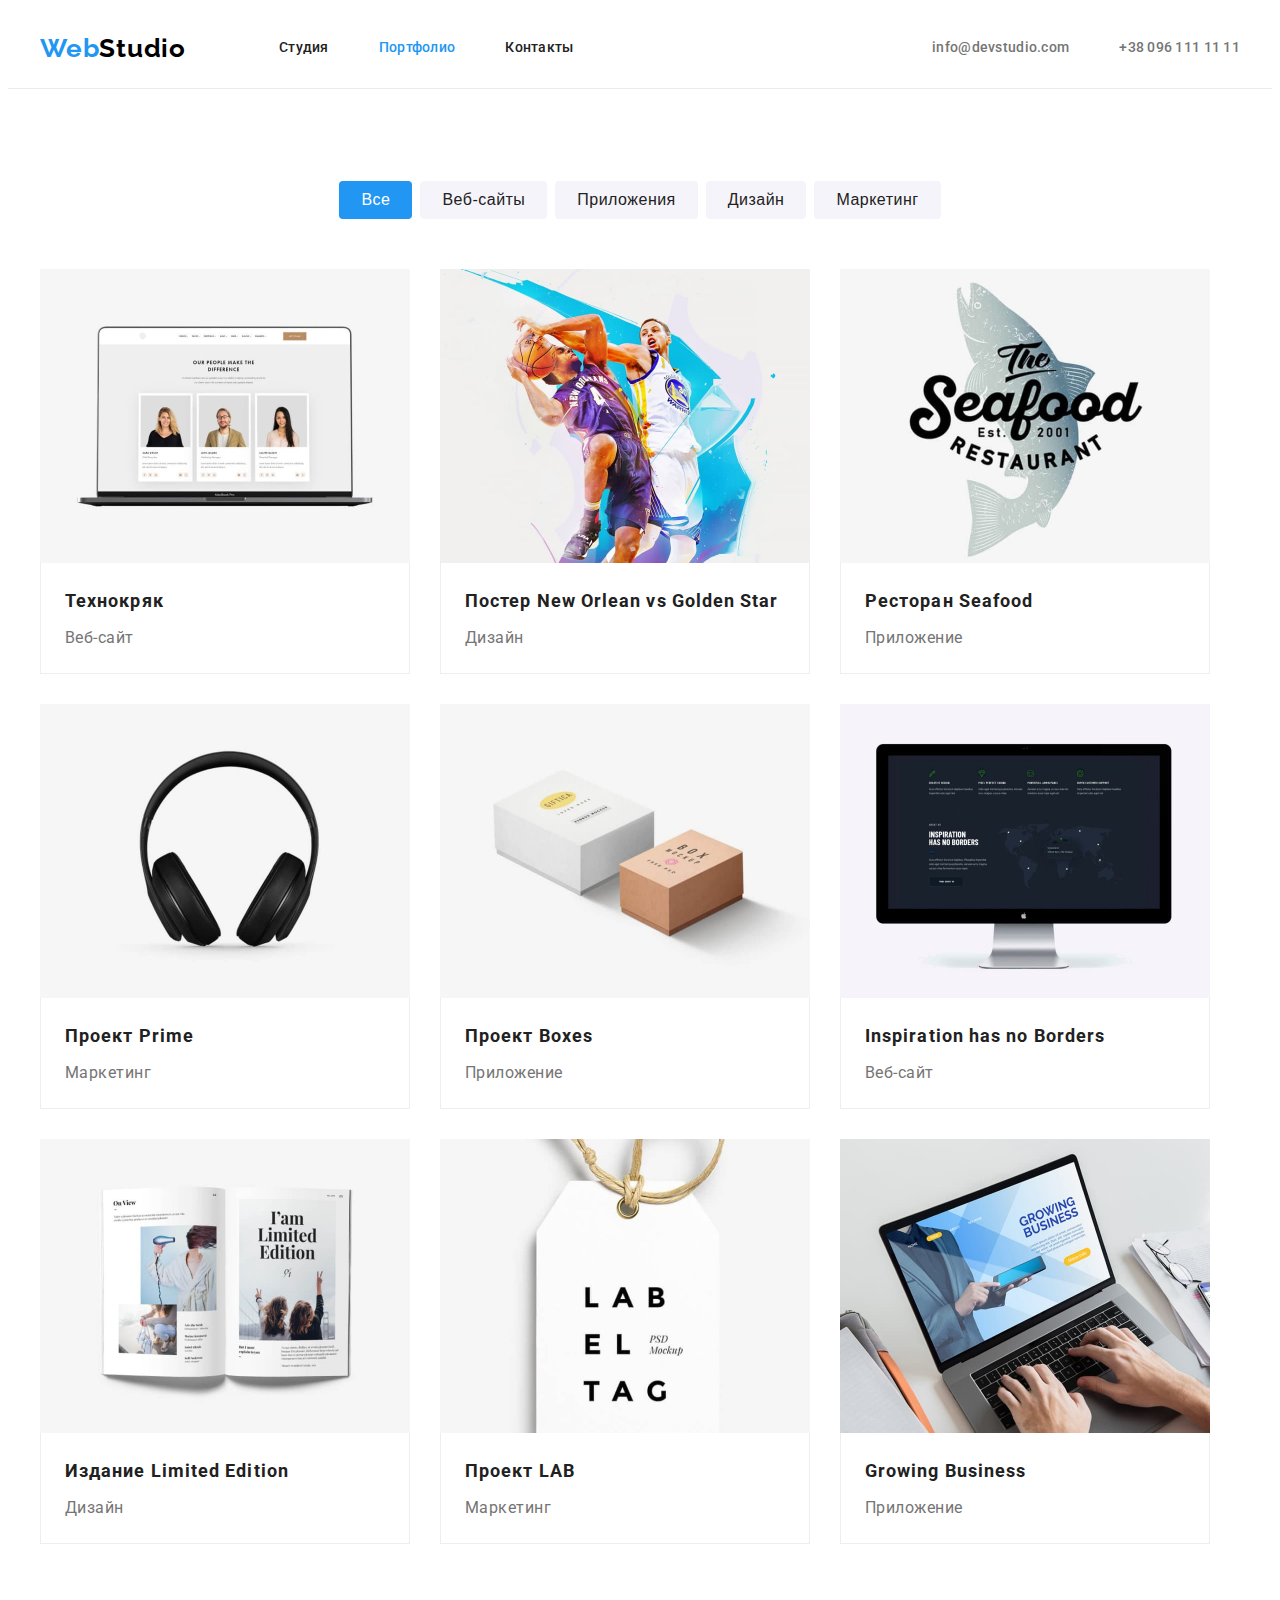
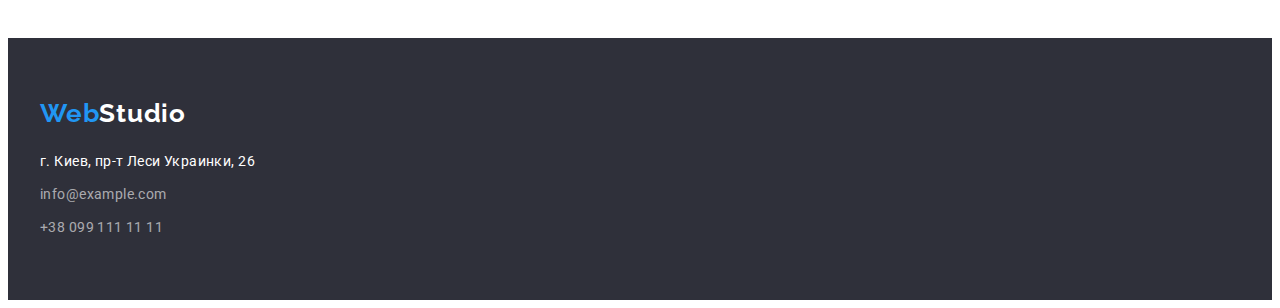
==== portfolio.html @ deae53e9 "starts rpoject" ====
<!DOCTYPE html>
<html lang="ru">
  <head>
    <meta charset="UTF-8" />
    <meta http-equiv="X-UA-Compatible" content="IE=edge" />
    <meta name="viewport" content="width=device-width, initial-scale=1.0" />
    <title>WebStudio : Portfolio</title>
    <link rel="preconnect" href="https://fonts.googleapis.com" />
    <link rel="preconnect" href="https://fonts.gstatic.com" crossorigin />
    <link
      href="https://fonts.googleapis.com/css2?family=Raleway:wght@700&family=Roboto:wght@400;500;700&display=swap"
      rel="stylesheet"
    />
    <link
      rel="stylesheet"
      href="https://cdnjs.cloudflare.com/ajax/libs/modern-normalize/1.1.0/modern-normalize.min.css"
      integrity="sha512-wpPYUAdjBVSE4KJnH1VR1HeZfpl1ub8YT/NKx4PuQ5NmX2tKuGu6U/JRp5y+Y8XG2tV+wKQpNHVUX03MfMFn9Q=="
      crossorigin="anonymous"
      referrerpolicy="no-referrer"
    />
    <link rel="stylesheet" href="./css/styles.css" />
  </head>
  <body>
    <!-- Header -->
    <header class="header">
      <div class="container">
        <a href="./index.html" class="logo header" lang="en"
          >Web<span>Studio</span></a
        >
        <nav>
          <ul class="navigation list">
            <li class="item">
              <a href="./index.html" class="link">Студия</a>
            </li>
            <li class="item">
              <a href="./portfolio.html" class="link current">Портфолио</a>
            </li>
            <li class="item"><a href="" class="link">Контакты</a></li>
          </ul>
        </nav>
        <ul class="contacts list">
          <li class="item"><a href="" class="link">info@devstudio.com</a></li>
          <li class="item"><a href="" class="link">+38 096 111 11 11</a></li>
        </ul>
      </div>
    </header>
    <main>
      <!-- Portfolio -->
      <div class="container">
        <section class="portfolio">
          <h1 class="section-title">Портфолио</h1>
          <ul class="list">
            <li class="button-item">
              <button type="button" class="button active">Все</button>
            </li>
            <li class="button-item">
              <button type="button" class="button passive">Веб-сайты</button>
            </li>
            <li class="button-item">
              <button type="button" class="button passive">Приложения</button>
            </li>
            <li class="button-item">
              <button type="button" class="button passive">Дизайн</button>
            </li>
            <li class="button-item">
              <button type="button" class="button passive">Маркетинг</button>
            </li>
          </ul>
          <ul class="list">
            <li class="item">
              <article class="product-card">
                <div class="card-thumb">
                  <img
                    src="./images/portfolio-01.jpg"
                    width="370"
                    alt="Веб-сайт Технокряк"
                  />
                </div>
                <div class="card-description">
                  <h2 class="portfolio-title">Технокряк</h2>
                  <p class="portfolio-item">Веб-сайт</p>
                </div>
              </article>
            </li>
            <li class="item">
              <article class="product-card">
                <div class="card-thumb">
                  <img
                    src="./images/portfolio-02.jpg"
                    width="370"
                    alt="Дизайн постера New Orlean vs Golden Star"
                  />
                </div>
                <div class="card-description">
                  <h2 class="portfolio-title">
                    Постер New Orlean vs Golden Star
                  </h2>
                  <p class="portfolio-item">Дизайн</p>
                </div>
              </article>
            </li>
            <li class="item">
              <article class="product-card">
                <div class="card-thumb">
                  <img
                    src="./images/portfolio-03.jpg"
                    width="370"
                    alt="Приложение для ресторана Seafood"
                  />
                </div>
                <div class="card-description">
                  <h2 class="portfolio-title">Ресторан Seafood</h2>
                  <p class="portfolio-item">Приложение</p>
                </div>
              </article>
            </li>
            <li class="item">
              <article class="product-card">
                <div class="card-thumb">
                  <img
                    src="./images/portfolio-04.jpg"
                    width="370"
                    alt="Маркетинг для проекта Prime"
                  />
                </div>
                <div class="card-description">
                  <h2 class="portfolio-title">Проект Prime</h2>
                  <p class="portfolio-item">Маркетинг</p>
                </div>
              </article>
            </li>
            <li class="item">
              <article class="product-card">
                <div class="card-thumb">
                  <img
                    src="./images/portfolio-05.jpg"
                    width="370"
                    alt="Приложение для проекта Boxes"
                  />
                </div>
                <div class="card-description">
                  <h2 class="portfolio-title">Проект Boxes</h2>
                  <p class="portfolio-item">Приложение</p>
                </div>
              </article>
            </li>
            <li class="item">
              <article class="product-card">
                <div class="card-thumb">
                  <img
                    src="./images/portfolio-06.jpg"
                    width="370"
                    alt="Веб-сайт для Inspiration has no Borders"
                  />
                </div>
                <div class="card-description">
                  <h2 class="portfolio-title">Inspiration has no Borders</h2>
                  <p class="portfolio-item">Веб-сайт</p>
                </div>
              </article>
            </li>
            <li class="item">
              <article class="product-card">
                <div class="card-thumb">
                  <img
                    src="./images/portfolio-07.jpg"
                    width="370"
                    alt="Дизайн издания Limited Edition"
                  />
                </div>
                <div class="card-description">
                  <h2 class="portfolio-title">Издание Limited Edition</h2>
                  <p class="portfolio-item">Дизайн</p>
                </div>
              </article>
            </li>
            <li class="item">
              <article class="product-card">
                <div class="card-thumb">
                  <img
                    src="./images/portfolio-08.jpg"
                    width="370"
                    alt="Маркетинг для проекта LAB"
                  />
                </div>
                <div class="card-description">
                  <h2 class="portfolio-title">Проект LAB</h2>
                  <p class="portfolio-item">Маркетинг</p>
                </div>
              </article>
            </li>
            <li class="item">
              <article class="product-card">
                <div class="card-thumb">
                  <img
                    src="./images/portfolio-09.jpg"
                    width="370"
                    alt="Приложение для Growing Business"
                  />
                </div>
                <div class="card-description">
                  <h2 class="portfolio-title">Growing Business</h2>
                  <p class="portfolio-item">Приложение</p>
                </div>
              </article>
            </li>
          </ul>
        </section>
      </div>
    </main>
    <!-- Footer -->
    <footer class="footer">
      <div class="container">
        <a href="./index.html" class="logo footer">Web<span>Studio</span></a>
        <address class="footer-address">
          г. Киев, пр-т Леси Украинки, 26
        </address>
        <a href="mailto:info@example.com" class="footer-link"
          >info@example.com</a
        ><br />
        <a href="tel:+380991111111" class="footer-link">+38 099 111 11 11</a>
      </div>
    </footer>
  </body>
</html>
---- css/styles.css ----
:root {
  --primary-text-color: #757575;
  --title-text-color-dark: #212121;
  --title-text-color-light: #ffffff;
  --accent-primary-color: #2196f3;
  --accent-secondary-color: #f5f4fa;
  --card-shadow: 0px 1px 3px rgba(0, 0, 0, 0.12),
    0px 1px 1px rgba(0, 0, 0, 0.14), 0px 2px 1px rgba(0, 0, 0, 0.2);
  border-radius: 0px 0px 4px 4px;
  border-radius: 0px 0px 4px 4px;
}
body {
  background-color: var(--title-text-color-light);
  color: var(--primary-text-color);

  font-family: "Roboto", sans-serif;
  font-size: 14px;
  line-height: 1.71;
  letter-spacing: 0.03em;
}
header {
  border-bottom: 1px solid #ececec;
}
button {
  border: none;
}
/* Container */
.container {
  width: 1200px;
  margin-left: auto;
  margin-right: auto;
  padding-left: 15px;
  padding-right: 15px;

  /* outline: 1px solid var(--primary-text-color); */
}
/* Section */
section {
  padding-top: 94px;
  padding-bottom: 94px;
}
.section-title {
  margin-bottom: 50px;

  text-align: center;
  color: var(--title-text-color-dark);

  font-weight: 700;
  font-size: 36px;
  line-height: 1.17;
  letter-spacing: 0.03em;
}
h1,
h2,
h3,
h4,
h5,
h6,
li,
p {
  margin-top: 0;
  margin-bottom: 0;
}
img {
  display: block;
  max-width: 100%;
}
.list {
  padding: 0;
  margin: 0;
  list-style: none;
}
/* Logo */
.logo {
  color: var(--accent-primary-color);

  font-family: "Raleway", sans-serif;
  font-weight: 700;
  font-size: 26px;
  line-height: 1.19;
  letter-spacing: 0.03em;
  text-decoration: none;
}
.logo.header {
  margin-right: 93px;
}
.logo.header span {
  color: #000000;
}
.logo.footer span {
  color: var(--title-text-color-light);
}
/* Site navigation */
.header > .container {
  display: flex;
  align-items: center;
  padding-top: 0;
}
.navigation.list {
  display: flex;
}
.navigation .link {
  display: block;
  padding-top: 32px;
  padding-bottom: 32px;

  color: var(--title-text-color-dark);

  font-weight: 500;
  font-size: 14px;
  line-height: 1.14;
  letter-spacing: 0.02em;
  text-decoration: none;
}
.navigation > .item {
  margin-right: 50px;
}
.navigation > .item:last-child {
  margin-right: 0;
}
.navigation .link:hover,
.navigation .link:focus {
  color: var(--accent-primary-color);
}
.navigation .link.current {
  color: var(--accent-primary-color);
}
.contacts.list {
  display: flex;
  margin-left: auto;
}
.contacts .link {
  display: block;
  padding-top: 32px;
  padding-bottom: 32px;

  color: var(--primary-text-color);

  font-weight: 500;
  font-size: 14px;
  line-height: 1.14;
  letter-spacing: 0.02em;
  text-decoration: none;
}
.contacts > .item {
  margin-right: 50px;
}
.contacts > .item:last-child {
  margin-right: 0;
}
.contacts .link:hover,
.contacts .link:focus {
  color: var(--accent-primary-color);
}
/* Hero */
.hero {
  background-color: #2f303a;
  text-align: center;
}
.hero-title {
  padding-top: 106px;
  padding-bottom: 30px;

  color: var(--title-text-color-light);

  font-weight: 900;
  font-size: 44px;
  line-height: 1.36;
  letter-spacing: 0.06em;
  text-transform: uppercase;
}
/* Button */
.button {
  padding-top: 6px;
  padding-right: 22px;
  padding-bottom: 6px;
  padding-left: 22px;

  border-radius: 4px;

  font-weight: 500;
  font-size: 16px;
  line-height: 1.62;
  letter-spacing: 0.03em;
  cursor: pointer;
}
.button.active {
  color: var(--title-text-color-light);
  background-color: var(--accent-primary-color);
}
.button.passive {
  color: var(--title-text-color-dark);
  background-color: var(--accent-secondary-color);
}
.button:hover,
.button:focus {
  color: var(--title-text-color-light);
  background-color: var(--accent-primary-color);
}
.hero .button {
  padding-top: 10px;
  padding-right: 32px;
  padding-bottom: 10px;
  padding-left: 32px;
  margin-bottom: 106px;

  color: var(--title-text-color-light);
  background-color: var(--accent-primary-color);

  font-weight: 700;
  line-height: 1.88;
  letter-spacing: 0.06em;
}
/* Benefits */
.benefits .list {
  display: flex;
  justify-content: space-between;
}
.benefits .item {
  width: 270px;
}
.container .benefits {
  padding-top: 0;
  padding-bottom: 0;
}
.benefits .section-title {
  color: var(--title-text-color-light);
}
.benefits > .container {
  padding-top: 8px;
}
.benefits-title {
  margin-bottom: 10px;

  color: var(--title-text-color-dark);

  font-weight: 700;
  font-size: 14px;
  line-height: 1.14;
  letter-spacing: 0.03em;
  text-transform: uppercase;
}
/* Capabilities */
.capabilities .list {
  display: flex;
  justify-content: space-between;
}
/* Team */
.team-background {
  background-color: var(--accent-secondary-color);
}
.team .list {
  display: flex;
  justify-content: space-between;
}
.member-card {
  border-radius: 0px 0px 4px 4px;

  box-shadow: var(--card-shadow);
  background-color: var(--title-text-color-light);
}
.card-text {
  padding-top: 30px;
  padding-bottom: 30px;
}
.team-title {
  text-align: center;

  color: var(--title-text-color-dark);

  font-weight: 500;
  font-size: 16px;
  line-height: 1.19;
  letter-spacing: 0.03em;
}
.team-member {
  margin-top: 10px;
  text-align: center;

  font-size: 16px;
  line-height: 1.19;
  letter-spacing: 0.03em;
}
/* Portfolio */
.container .portfolio {
  padding-top: 0;
}
.portfolio .section-title {
  color: var(--title-text-color-light);
}
.portfolio > .container {
  padding-top: 8px;
}
.portfolio .list:nth-child(2) {
  display: flex;
  justify-content: center;
  margin-bottom: 50px;
}
.button-item {
  margin-left: 8px;
}
.button-item:first-child {
  margin-left: 0;
}
.portfolio .list:nth-child(3) {
  display: flex;
  flex-wrap: wrap;
  margin-top: -30px;
  margin-left: -30px;
}
.portfolio .item {
  margin-top: 30px;
  margin-left: 30px;
}
.portfolio-title {
  color: var(--title-text-color-dark);

  font-weight: 700;
  font-size: 18px;
  line-height: 2;
  letter-spacing: 0.06em;
}
.portfolio-item {
  margin-top: 4px;

  font-size: 16px;
  line-height: 1.88;
  letter-spacing: 0.03em;
}
.card-description {
  padding: 20px 24px;
  border-right: 1px solid #eeeeee;
  border-bottom: 1px solid #eeeeee;
  border-left: 1px solid #eeeeee;
}
/* Footer */
.footer {
  background-color: #2f303a;
}
.footer > .container {
  padding-top: 60px;
  padding-bottom: 60px;
}
.footer-address {
  margin-top: 20px;

  color: var(--title-text-color-light);

  font-style: normal;
}
.footer-link {
  display: inline-block;
  margin-top: 9px;

  color: rgba(255, 255, 255, 0.6);

  text-decoration: none;
}
.footer-link:hover,
.footer-link:focus {
  color: var(--title-text-color-light);
}
/* .item * {
  outline: 1px solid var(--accent-primary-color);
} */
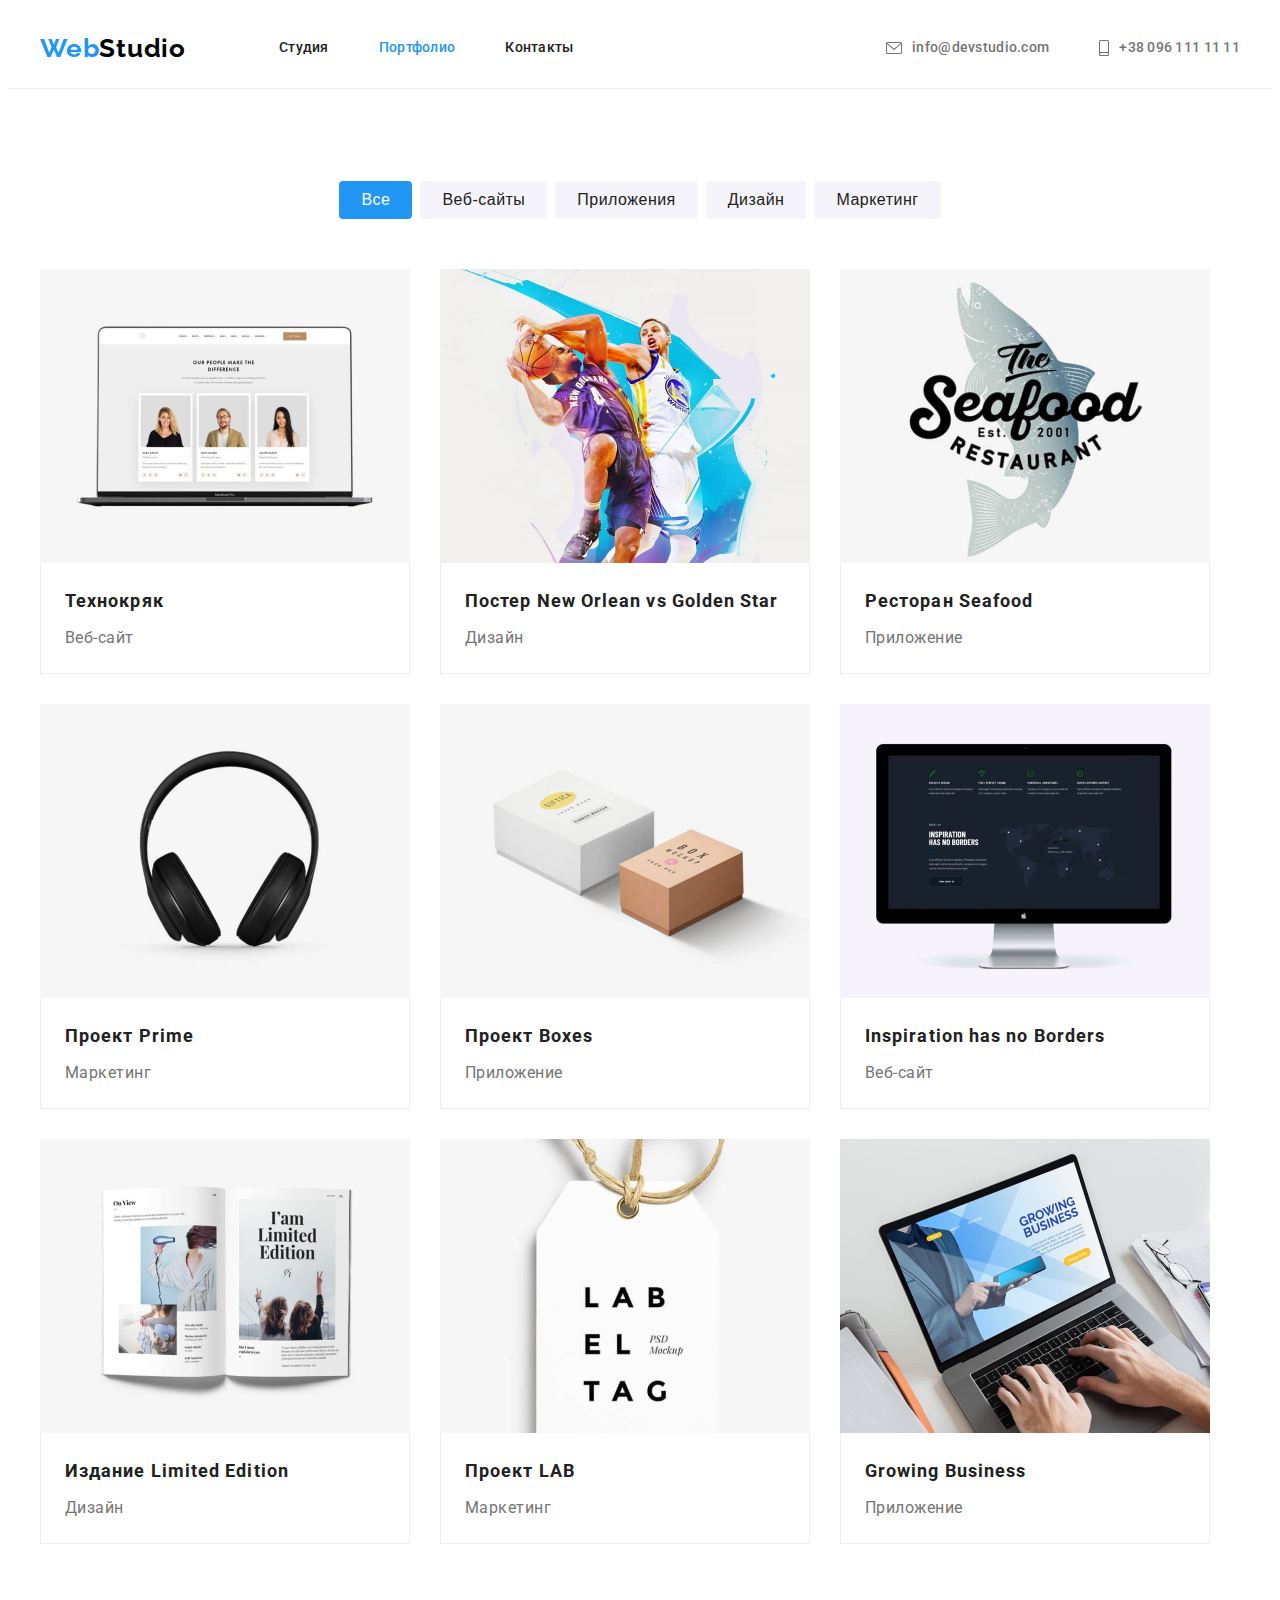
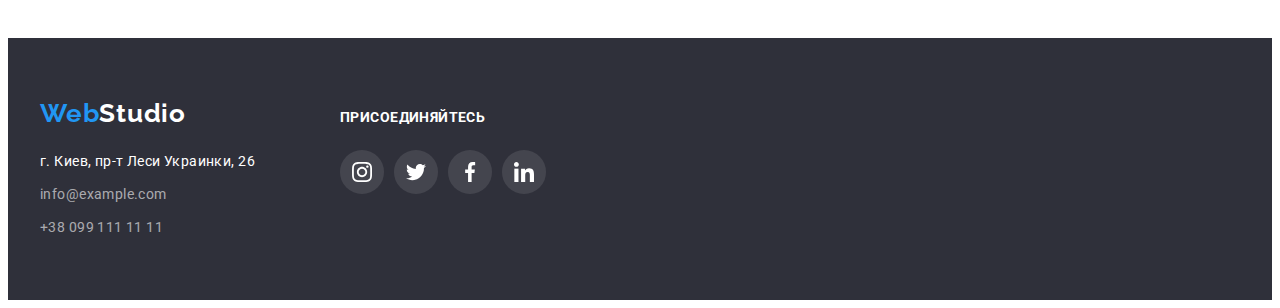
==== commit 6f83f9be: "finished before&after part" ====
--- a/portfolio.html
+++ b/portfolio.html
@@ -211,14 +211,35 @@
     <!-- Footer -->
     <footer class="footer">
       <div class="container">
-        <a href="./index.html" class="logo footer">Web<span>Studio</span></a>
-        <address class="footer-address">
-          г. Киев, пр-т Леси Украинки, 26
-        </address>
-        <a href="mailto:info@example.com" class="footer-link"
-          >info@example.com</a
-        ><br />
-        <a href="tel:+380991111111" class="footer-link">+38 099 111 11 11</a>
+        <div class="aside">
+          <a href="./index.html" class="logo footer">Web<span>Studio</span></a>
+          <address class="address">
+            г. Киев, пр-т Леси Украинки, 26<br />
+            <a href="mailto:info@example.com" class="address-link"
+              >info@example.com</a
+            ><br />
+            <a href="tel:+380991111111" class="address-link"
+              >+38 099 111 11 11</a
+            >
+          </address>
+        </div>
+        <div class="center">
+          <b class="action">присоединяйтесь</b>
+          <ul class="list">
+            <li class="item">
+              <a href="" aria-label="ссылка на Инстаграм"></a>
+            </li>
+            <li class="item">
+              <a href="" aria-label="ссылка на Твиттер"></a>
+            </li>
+            <li class="item">
+              <a href="" aria-label="ссылка на Фэйсбук"></a>
+            </li>
+            <li class="item">
+              <a href="" aria-label="ссылка на Линкд Ин"></a>
+            </li>
+          </ul>
+        </div>
       </div>
     </footer>
   </body>
--- a/css/styles.css
+++ b/css/styles.css
@@ -4,10 +4,10 @@
   --title-text-color-light: #ffffff;
   --accent-primary-color: #2196f3;
   --accent-secondary-color: #f5f4fa;
+  --clients-frame-color: #afb1b8;
   --card-shadow: 0px 1px 3px rgba(0, 0, 0, 0.12),
     0px 1px 1px rgba(0, 0, 0, 0.14), 0px 2px 1px rgba(0, 0, 0, 0.2);
-  border-radius: 0px 0px 4px 4px;
-  border-radius: 0px 0px 4px 4px;
+  --clients-shadow: 0px 4px 4px rgba(0, 0, 0, 0.25);
 }
 body {
   background-color: var(--title-text-color-light);
@@ -129,6 +129,33 @@
   display: flex;
   margin-left: auto;
 }
+.contacts > .item {
+  display: inline-flex;
+  flex-direction: row;
+  align-items: center;
+  margin-right: 50px;
+}
+.contacts > .item:last-child {
+  margin-right: 0;
+}
+.contacts > .item::before {
+  display: inline-block;
+  content: "";
+  width: 16px;
+  height: 12px;
+  margin-right: 10px;
+  background-image: url(../images/header-mail.svg);
+  background-size: contain;
+}
+.contacts > .item:last-child::before {
+  display: inline-block;
+  content: "";
+  width: 10px;
+  height: 16px;
+  margin-right: 10px;
+  background-image: url(../images/header-phone.svg);
+  background-size: contain;
+}
 .contacts .link {
   display: block;
   padding-top: 32px;
@@ -142,19 +169,29 @@
   letter-spacing: 0.02em;
   text-decoration: none;
 }
-.contacts > .item {
-  margin-right: 50px;
-}
-.contacts > .item:last-child {
-  margin-right: 0;
-}
 .contacts .link:hover,
 .contacts .link:focus {
   color: var(--accent-primary-color);
 }
 /* Hero */
+.overlay {
+  height: 600px;
+  max-width: 1600px;
+  margin-right: auto;
+  margin-left: auto;
+
+  background-color: #2f303a;
+  background-image: linear-gradient(
+      to right,
+      rgba(47, 48, 58, 0.4),
+      rgba(47, 48, 58, 0.4)
+    ),
+    url(../images/hero.jpg);
+  background-size: cover;
+  background-position: center;
+  background-repeat: no-repeat;
+}
 .hero {
-  background-color: #2f303a;
   text-align: center;
 }
 .hero-title {
@@ -202,7 +239,6 @@
   padding-right: 32px;
   padding-bottom: 10px;
   padding-left: 32px;
-  margin-bottom: 106px;
 
   color: var(--title-text-color-light);
   background-color: var(--accent-primary-color);
@@ -219,6 +255,38 @@
 .benefits .item {
   width: 270px;
 }
+.benefits .item::before {
+  display: block;
+  margin-bottom: 30px;
+  content: "";
+  height: 120px;
+  background-color: var(--accent-secondary-color);
+  border-radius: 4px;
+}
+.benefits .item:nth-child(1)::before {
+  content: "";
+  background-image: url(../images/benefits-antenna.svg);
+  background-position: center;
+  background-repeat: no-repeat;
+}
+.benefits .item:nth-child(2)::before {
+  content: "";
+  background-image: url(../images/benefits-clock.svg);
+  background-position: center;
+  background-repeat: no-repeat;
+}
+.benefits .item:nth-child(3)::before {
+  content: "";
+  background-image: url(../images/benefits-diagram.svg);
+  background-position: center;
+  background-repeat: no-repeat;
+}
+.benefits .item:nth-child(4)::before {
+  content: "";
+  background-image: url(../images/benefits-astronaut.svg);
+  background-position: center;
+  background-repeat: no-repeat;
+}
 .container .benefits {
   padding-top: 0;
   padding-bottom: 0;
@@ -259,7 +327,7 @@
   box-shadow: var(--card-shadow);
   background-color: var(--title-text-color-light);
 }
-.card-text {
+.card-options {
   padding-top: 30px;
   padding-bottom: 30px;
 }
@@ -280,6 +348,42 @@
   font-size: 16px;
   line-height: 1.19;
   letter-spacing: 0.03em;
+}
+.card-link {
+  display: flex;
+  justify-content: center;
+  margin-top: 16px;
+  margin-right: 32px;
+  margin-left: 32px;
+}
+.card-link > .item {
+  height: 44px;
+  width: 44px;
+  border-radius: 22px;
+}
+.card-link > .item:nth-child(1) {
+  content: "";
+  background-image: url(../images/team-instagram.svg);
+  background-repeat: no-repeat;
+  background-position: center;
+}
+.card-link > .item:nth-child(2) {
+  content: "";
+  background-image: url(../images/team-twitter.svg);
+  background-repeat: no-repeat;
+  background-position: center;
+}
+.card-link > .item:nth-child(3) {
+  content: "";
+  background-image: url(../images/team-facebook.svg);
+  background-repeat: no-repeat;
+  background-position: center;
+}
+.card-link > .item:nth-child(4) {
+  content: "";
+  background-image: url(../images/team-linkedin.svg);
+  background-repeat: no-repeat;
+  background-position: center;
 }
 /* Portfolio */
 .container .portfolio {
@@ -333,22 +437,77 @@
   border-bottom: 1px solid #eeeeee;
   border-left: 1px solid #eeeeee;
 }
+/* Clients */
+.clients .list {
+  display: flex;
+  justify-content: space-between;
+}
+.clients .item {
+  display: block;
+  margin-bottom: 30px;
+  content: "";
+  height: 92px;
+  width: 170px;
+  background-color: var(--title-text-color-light);
+  border: 1px solid var(--clients-frame-color);
+  border-radius: 4px;
+}
+.clients .item:nth-child(1) {
+  content: "";
+  background-image: url(../images/company-1.svg);
+  background-position: center;
+  background-repeat: no-repeat;
+}
+.clients .item:nth-child(2) {
+  content: "";
+  background-image: url(../images/company-2.svg);
+  background-position: center;
+  background-repeat: no-repeat;
+}
+.clients .item:nth-child(3) {
+  content: "";
+  background-image: url(../images/company-3.svg);
+  background-position: center;
+  background-repeat: no-repeat;
+}
+.clients .item:nth-child(4) {
+  content: "";
+  background-image: url(../images/company-4.svg);
+  background-position: center;
+  background-repeat: no-repeat;
+}
+.clients .item:nth-child(5) {
+  content: "";
+  background-image: url(../images/company-5.svg);
+  background-position: center;
+  background-repeat: no-repeat;
+}
+.clients .item:nth-child(6) {
+  content: "";
+  background-image: url(../images/company-6.svg);
+  background-position: center;
+  background-repeat: no-repeat;
+}
 /* Footer */
 .footer {
   background-color: #2f303a;
 }
 .footer > .container {
+  display: flex;
   padding-top: 60px;
   padding-bottom: 60px;
 }
-.footer-address {
+.aside {
+  width: 230px;
+}
+.address {
   margin-top: 20px;
 
   color: var(--title-text-color-light);
 
   font-style: normal;
 }
-.footer-link {
+.address-link {
   display: inline-block;
   margin-top: 9px;
 
@@ -356,10 +515,65 @@
 
   text-decoration: none;
 }
-.footer-link:hover,
-.footer-link:focus {
-  color: var(--title-text-color-light);
-}
-/* .item * {
-  outline: 1px solid var(--accent-primary-color);
-} */
+.address-link:hover,
+.address-link:focus {
+  color: var(--title-text-color-light);
+}
+.center {
+  margin-left: 70px;
+}
+.center .action {
+  display: inline-block;
+  margin-top: 12px;
+
+  font-weight: 700;
+  font-size: 14px;
+  line-height: 1.14;
+  letter-spacing: 0.03em;
+  text-transform: uppercase;
+
+  color: var(--title-text-color-light);
+}
+.footer .list {
+  display: flex;
+  justify-content: space-between;
+
+  width: 206px;
+
+  margin-top: 20px;
+}
+.footer .item {
+  height: 44px;
+  width: 44px;
+  border-radius: 22px;
+
+  background: rgba(255, 255, 255, 0.1);
+}
+.footer .item:hover,
+.footer .item:focus {
+  background: var(--accent-primary-color);
+}
+.footer .item:nth-child(1) {
+  content: "";
+  background-image: url(../images/footer-instagram.svg);
+  background-position: center;
+  background-repeat: no-repeat;
+}
+.footer .item:nth-child(2) {
+  content: "";
+  background-image: url(../images/footer-twitter.svg);
+  background-position: center;
+  background-repeat: no-repeat;
+}
+.footer .item:nth-child(3) {
+  content: "";
+  background-image: url(../images/footer-facebook.svg);
+  background-position: center;
+  background-repeat: no-repeat;
+}
+.footer .item:nth-child(4) {
+  content: "";
+  background-image: url(../images/footer-linkedin.svg);
+  background-position: center;
+  background-repeat: no-repeat;
+}
